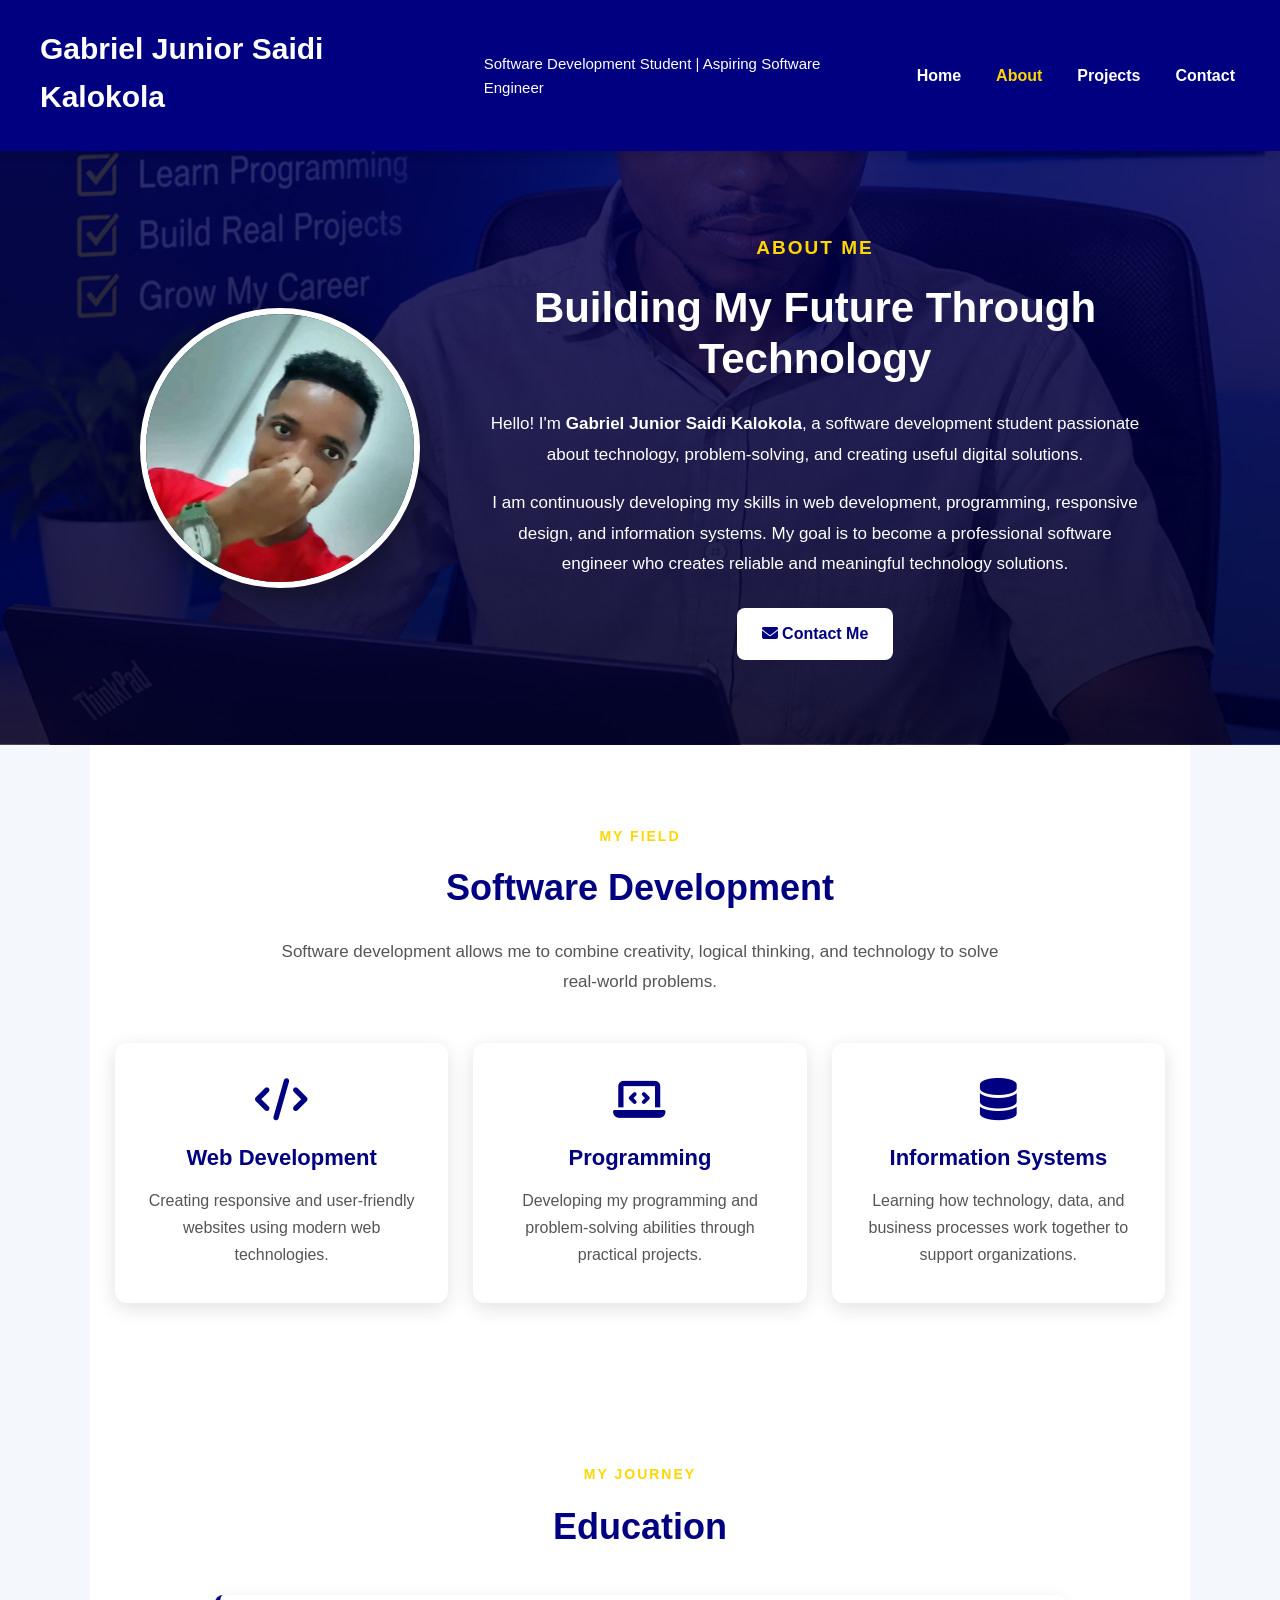
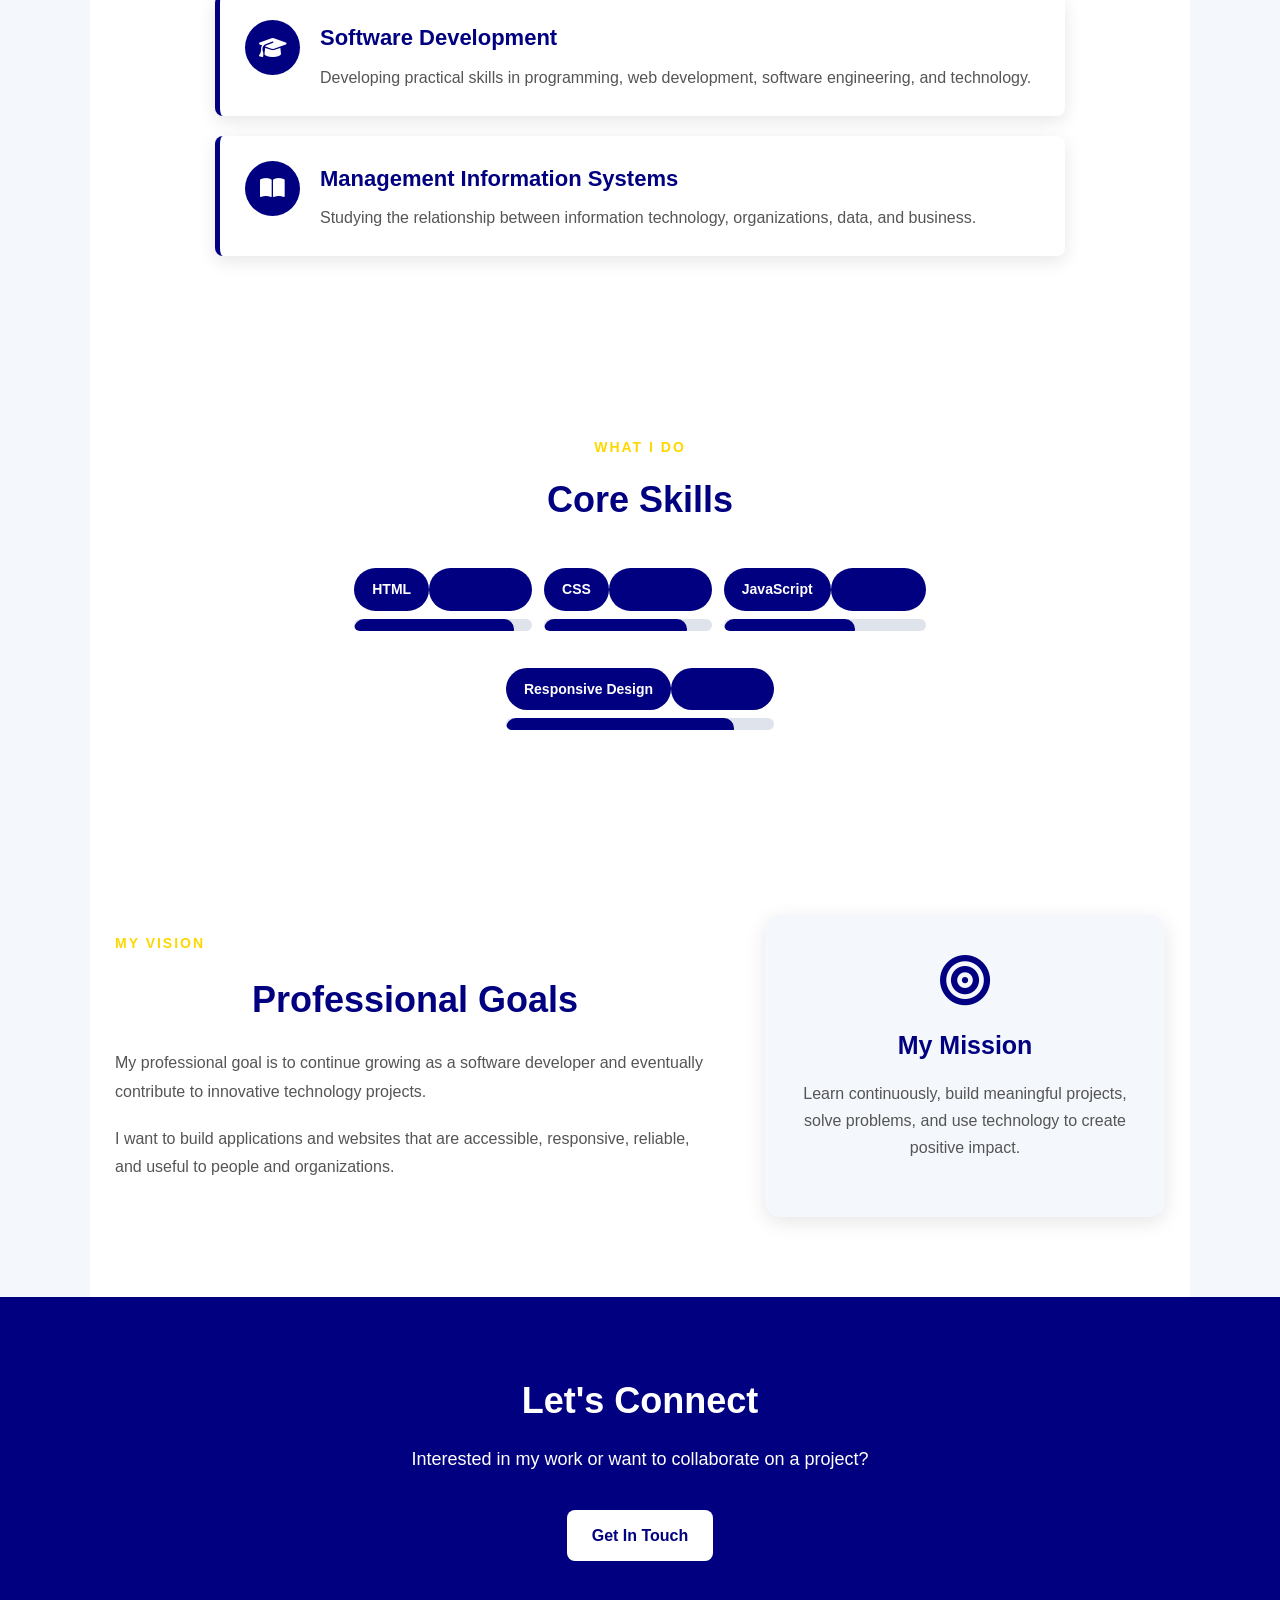
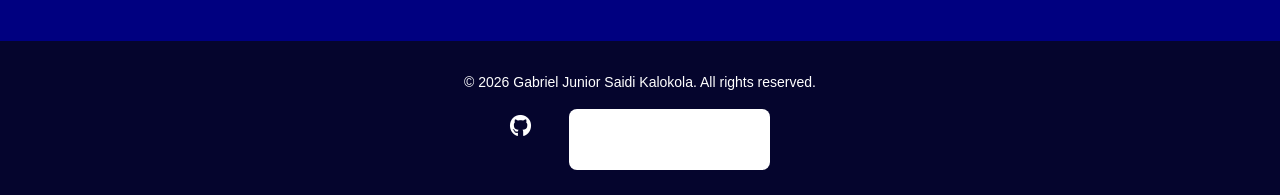
==== about.html @ 0f563521 "Publish personal portfolio website with projects and video" ====
<!DOCTYPE html>
<html lang="en">

<head>
    <meta charset="UTF-8">
    <meta name="viewport" content="width=device-width, initial-scale=1.0">

    <meta name="description"
        content="About Gabriel Junior Saidi Kalokola, software development student and aspiring software engineer.">

    <title>About | Gabriel Junior Saidi Kalokola</title>

    <link rel="stylesheet" href="style.css">

    <link rel="stylesheet"
        href="https://cdnjs.cloudflare.com/ajax/libs/font-awesome/6.7.2/css/all.min.css">
</head>

<body>

    <!-- HEADER -->
    <header>
        <div class="container">
            <h1>Gabriel Junior Saidi Kalokola</h1>

            <p class="tagline">
                Software Development Student | Aspiring Software Engineer
            </p>

            <nav>
                <a href="index.html">Home</a>
                <a href="about.html" class="active">About</a>
                <a href="gallery.html">Projects</a>
                <a href="contact.html">Contact</a>
            </nav>
        </div>
    </header>


    <!-- ABOUT HERO -->
    <main>

        <section class="about-hero">
            <div class="container about-hero-content">

                <div class="about-photo">
                    <img src="myphoto.jpg"
                        alt="Portrait of Gabriel Junior Saidi Kalokola">
                </div>

                <div class="about-intro">
                    <p class="section-label">ABOUT ME</p>

                    <h2>Building My Future Through Technology</h2>

                    <p>
                        Hello! I'm <strong>Gabriel Junior Saidi Kalokola</strong>,
                        a software development student passionate about technology,
                        problem-solving, and creating useful digital solutions.
                    </p>

                    <p>
                        I am continuously developing my skills in web development,
                        programming, responsive design, and information systems.
                        My goal is to become a professional software engineer who
                        creates reliable and meaningful technology solutions.
                    </p>

                    <a href="contact.html" class="btn">
                        <i class="fa-solid fa-envelope"></i>
                        Contact Me
                    </a>
                </div>

            </div>
        </section>


        <!-- SOFTWARE DEVELOPMENT -->
        <section class="about-section">
            <div class="container">

                <p class="section-label">MY FIELD</p>

                <h2>Software Development</h2>

                <p class="section-description">
                    Software development allows me to combine creativity,
                    logical thinking, and technology to solve real-world problems.
                </p>

                <div class="about-cards">

                    <div class="about-card">
                        <i class="fa-solid fa-code"></i>

                        <h3>Web Development</h3>

                        <p>
                            Creating responsive and user-friendly websites
                            using modern web technologies.
                        </p>
                    </div>

                    <div class="about-card">
                        <i class="fa-solid fa-laptop-code"></i>

                        <h3>Programming</h3>

                        <p>
                            Developing my programming and problem-solving
                            abilities through practical projects.
                        </p>
                    </div>

                    <div class="about-card">
                        <i class="fa-solid fa-database"></i>

                        <h3>Information Systems</h3>

                        <p>
                            Learning how technology, data, and business
                            processes work together to support organizations.
                        </p>
                    </div>

                </div>

            </div>
        </section>


        <!-- EDUCATION -->
        <section class="about-section about-light">
            <div class="container">

                <p class="section-label">MY JOURNEY</p>

                <h2>Education</h2>

                <div class="timeline">

                    <div class="timeline-item">
                        <div class="timeline-icon">
                            <i class="fa-solid fa-graduation-cap"></i>
                        </div>

                        <div>
                            <h3>Software Development</h3>

                            <p>
                                Developing practical skills in programming,
                                web development, software engineering, and
                                technology.
                            </p>
                        </div>
                    </div>

                    <div class="timeline-item">
                        <div class="timeline-icon">
                            <i class="fa-solid fa-book-open"></i>
                        </div>

                        <div>
                            <h3>Management Information Systems</h3>

                            <p>
                                Studying the relationship between information
                                technology, organizations, data, and business.
                            </p>
                        </div>
                    </div>

                </div>

            </div>
        </section>


        <!-- SKILLS -->
        <section class="about-section">
            <div class="container">

                <p class="section-label">WHAT I DO</p>

                <h2>Core Skills</h2>

                <div class="skills-list">

                    <div class="skill">
                        <div class="skill-title">
                            <span>HTML</span>
                            <span>Advanced</span>
                        </div>

                        <div class="skill-bar">
                            <span style="width: 90%;"></span>
                        </div>
                    </div>

                    <div class="skill">
                        <div class="skill-title">
                            <span>CSS</span>
                            <span>Advanced</span>
                        </div>

                        <div class="skill-bar">
                            <span style="width: 85%;"></span>
                        </div>
                    </div>

                    <div class="skill">
                        <div class="skill-title">
                            <span>JavaScript</span>
                            <span>Learning</span>
                        </div>

                        <div class="skill-bar">
                            <span style="width: 65%;"></span>
                        </div>
                    </div>

                    <div class="skill">
                        <div class="skill-title">
                            <span>Responsive Design</span>
                            <span>Advanced</span>
                        </div>

                        <div class="skill-bar">
                            <span style="width: 85%;"></span>
                        </div>
                    </div>

                </div>

            </div>
        </section>


        <!-- GOALS -->
        <section class="about-section about-light">
            <div class="container goals">

                <div>
                    <p class="section-label">MY VISION</p>

                    <h2>Professional Goals</h2>

                    <p>
                        My professional goal is to continue growing as a
                        software developer and eventually contribute to
                        innovative technology projects.
                    </p>

                    <p>
                        I want to build applications and websites that are
                        accessible, responsive, reliable, and useful to people
                        and organizations.
                    </p>
                </div>

                <div class="goal-card">
                    <i class="fa-solid fa-bullseye"></i>

                    <h3>My Mission</h3>

                    <p>
                        Learn continuously, build meaningful projects,
                        solve problems, and use technology to create positive
                        impact.
                    </p>
                </div>

            </div>
        </section>


        <!-- CALL TO ACTION -->
        <section class="about-cta">
            <div class="container">

                <h2>Let's Connect</h2>

                <p>
                    Interested in my work or want to collaborate on a project?
                </p>

                <a href="contact.html" class="btn">
                    Get In Touch
                </a>

            </div>
        </section>

    </main>


    <!-- FOOTER -->
    <footer>
        <div class="container">

            <p>
                &copy; 2026 Gabriel Junior Saidi Kalokola.
                All rights reserved.
            </p>

            <div class="social-links">

                <a href="https://github.com/jr2096095-hub"
                    target="_blank"
                    rel="noopener noreferrer"
                    aria-label="GitHub">
                    <i class="fa-brands fa-github"></i>
                </a>

                <a href="cv/Gabriel_Junior_Saidi_Kalokola_CV.pdf"
   class="btn"
   target="_blank">
    <i class="fa-solid fa-file-pdf"></i>
    View My CV
</a>

            </div>

        </div>
    </footer>

</body>

</html>
---- style.css ----
/* =========================================================
   GABRIEL JUNIOR SAIDI KALOKOLA
   SOFTWARE DEVELOPMENT PORTFOLIO
   WDD 130 - FINAL RESPONSIVE CSS
   ========================================================= */


/* =========================================================
   1. RESET & GLOBAL
   ========================================================= */

* {
    margin: 0;
    padding: 0;
    box-sizing: border-box;
}

html {
    scroll-behavior: smooth;
}

body {
    font-family: Arial, Helvetica, sans-serif;
    background-color: #f4f7fb;
    color: #222;
    line-height: 1.6;
}

img {
    max-width: 100%;
    display: block;
}

a {
    text-decoration: none;
}

main {
    min-height: 70vh;
}


/* =========================================================
   2. HEADER & NAVIGATION
   ========================================================= */

header {
    background-color: #000080;
    color: white;
    padding: 20px 40px;

    display: flex;
    justify-content: space-between;
    align-items: center;

    position: sticky;
    top: 0;
    z-index: 1000;

    box-shadow: 0 3px 10px rgba(0, 0, 0, 0.2);
}

.logo {
    font-size: 28px;
    font-weight: bold;
    letter-spacing: 0.5px;
}

nav {
    display: flex;
    align-items: center;
    gap: 25px;
}

nav a {
    color: white;
    font-weight: bold;
    padding: 8px 5px;
    transition: color 0.3s ease;
}

nav a:hover {
    color: #ffd700;
}


/* =========================================================
   3. HERO SECTION - HOME
   ========================================================= */

.hero {
    min-height: 650px;

    background-image:
        linear-gradient(
            rgba(0, 0, 60, 0.72),
            rgba(0, 0, 80, 0.72)
        ),
        url("images/photo1.jpg");

    background-size: cover;
    background-position: center;
    background-repeat: no-repeat;

    color: white;

    display: flex;
    justify-content: center;
    align-items: center;

    text-align: center;

    padding: 80px 20px;
}

.hero-content {
    max-width: 900px;
    margin: auto;
}

.hero-image {
    display: flex;
    justify-content: center;
    margin-bottom: 25px;
}

.hero-image img {
    width: 180px;
    height: 180px;

    object-fit: cover;

    border-radius: 50%;
    border: 5px solid white;

    box-shadow: 0 8px 25px rgba(0, 0, 0, 0.4);
}

.hero h1 {
    font-size: 50px;
    margin-bottom: 10px;
}

.hero h2 {
    font-size: 28px;
    margin-bottom: 20px;
    color: #ffd700;
}

.hero p {
    max-width: 750px;
    margin: 0 auto 30px;

    font-size: 19px;
    line-height: 1.8;
}


/* =========================================================
   4. HERO BUTTONS
   ========================================================= */

.hero-buttons {
    display: flex;
    justify-content: center;
    align-items: center;
    gap: 15px;
    flex-wrap: wrap;
}

.hero-button {
    display: inline-block;

    background-color: #000080;
    color: white;

    padding: 14px 28px;

    border-radius: 8px;

    font-weight: bold;

    border: 2px solid #000080;

    transition:
        background-color 0.3s ease,
        color 0.3s ease,
        transform 0.3s ease;
}

.hero-button:hover {
    background-color: white;
    color: #000080;
    transform: translateY(-3px);
}

.secondary-button {
    background-color: white;
    color: #000080;
    border-color: white;
}

.secondary-button:hover {
    background-color: transparent;
    color: white;
}


/* =========================================================
   5. GENERAL BUTTON
   ========================================================= */

.button {
    display: inline-block;

    background-color: #000080;
    color: white;

    padding: 12px 24px;

    border-radius: 7px;

    font-weight: bold;

    transition:
        background-color 0.3s ease,
        transform 0.3s ease;
}

.button:hover {
    background-color: #000055;
    transform: translateY(-3px);
}


/* =========================================================
   6. INTRO SECTION - HOME
   ========================================================= */

.intro-section {
    background-color: white;
    padding: 80px 20px;
    text-align: center;
}

.intro-content {
    max-width: 850px;
    margin: auto;
}

.intro-content h2 {
    color: #000080;
    font-size: 36px;
    margin-bottom: 20px;
}

.intro-content p {
    font-size: 18px;
    line-height: 1.8;
    margin-bottom: 30px;
}


/* =========================================================
   7. SECTION DESCRIPTION
   ========================================================= */

.section-description {
    max-width: 750px;
    margin: 0 auto 35px;

    font-size: 17px;
    line-height: 1.7;

    color: #555;
}


/* =========================================================
   8. SKILLS SECTION
   ========================================================= */

.skills-section {
    background-color: #f4f7fb;
    padding: 80px 20px;
    text-align: center;
}

.skills-section > h2 {
    color: #000080;
    font-size: 36px;
    margin-bottom: 15px;
}

.skills-container {
    max-width: 1200px;
    margin: 40px auto 0;

    display: flex;
    justify-content: center;
    align-items: stretch;

    gap: 25px;

    flex-wrap: wrap;
}


/* =========================================================
   9. SKILL CARDS
   ========================================================= */

.skill-card {
    background-color: white;

    width: 260px;

    padding: 30px 20px;

    border-radius: 12px;

    box-shadow: 0 5px 20px rgba(0, 0, 0, 0.12);

    text-align: center;

    transition:
        transform 0.3s ease,
        box-shadow 0.3s ease;
}

.skill-card:hover {
    transform: translateY(-8px);

    box-shadow:
        0 12px 30px rgba(0, 0, 0, 0.18);
}

.skill-icon {
    width: 75px;
    height: 75px;

    margin: 0 auto 20px;

    border-radius: 50%;

    background-color: #000080;
    color: white;

    display: flex;
    justify-content: center;
    align-items: center;

    font-size: 18px;
    font-weight: bold;
}

.skill-card h3 {
    color: #000080;
    font-size: 22px;
    margin-bottom: 12px;
}

.skill-card p {
    color: #555;
    line-height: 1.7;
}


/* =========================================================
   10. PROJECTS PREVIEW - HOME
   ========================================================= */

.projects-preview {
    background-color: white;

    padding: 80px 20px;

    text-align: center;
}

.projects-preview > h2 {
    color: #000080;

    font-size: 36px;

    margin-bottom: 15px;
}


/* =========================================================
   11. CARDS
   ========================================================= */

.cards {
    max-width: 1100px;

    margin: 40px auto 0;

    display: flex;
    justify-content: center;
    align-items: stretch;

    gap: 30px;

    flex-wrap: wrap;
}

.card {
    background-color: white;

    width: 320px;

    padding: 30px 25px;

    border-radius: 12px;

    box-shadow:
        0 5px 20px rgba(0, 0, 0, 0.12);

    text-align: center;

    transition:
        transform 0.3s ease,
        box-shadow 0.3s ease;
}

.card:hover {
    transform: translateY(-8px);

    box-shadow:
        0 12px 30px rgba(0, 0, 0, 0.2);
}

.card h3 {
    color: #000080;

    font-size: 22px;

    margin-bottom: 15px;
}

.card p {
    color: #555;

    line-height: 1.7;

    margin-bottom: 25px;
}


/* =========================================================
   12. PROJECT GALLERY
   ========================================================= */

.gallery {
    max-width: 1200px;

    margin: 50px auto;

    padding: 0 20px;

    display: grid;

    grid-template-columns:
        repeat(3, 1fr);

    gap: 30px;
}

.gallery .card {
    width: 100%;

    padding: 0 0 25px;

    overflow: hidden;
}

.gallery .card img {
    width: 100%;

    height: 230px;

    object-fit: cover;

    margin: 0 0 20px;

    border: none;

    border-radius: 12px 12px 0 0;

    transition: transform 0.4s ease;
}

.gallery .card:hover img {
    transform: scale(1.04);
}

.gallery .card h3,
.gallery .card p {
    margin-left: 20px;
    margin-right: 20px;
}


/* =========================================================
   13. ABOUT PAGE
   ========================================================= */

main > h2 {
    text-align: center;

    color: #000080;

    font-size: 38px;

    margin-top: 50px;
}

.about-container {
    max-width: 1100px;

    margin: 50px auto;

    padding: 0 25px;

    display: flex;

    justify-content: center;
    align-items: center;

    gap: 60px;

    flex-wrap: wrap;
}

.about-image {
    flex: 0 0 300px;
}

.about-image img {
    width: 300px;
    height: 350px;

    object-fit: cover;

    border: 5px solid #000080;

    border-radius: 15px;

    box-shadow:
        0 8px 25px rgba(0, 0, 0, 0.2);
}

.about-text {
    max-width: 550px;

    text-align: left;
}

.about-text h3 {
    color: #000080;

    font-size: 24px;

    margin-top: 20px;

    margin-bottom: 10px;
}

.about-text h3:first-child {
    margin-top: 0;
}

.about-text p {
    line-height: 1.8;

    margin-bottom: 15px;
}

.about-text ul,
.about-text ol {
    margin-left: 25px;

    margin-bottom: 20px;
}

.about-text li {
    margin-bottom: 8px;
}


/* =========================================================
   14. CONTACT PAGE
   ========================================================= */

.contact-section {
    max-width: 650px;

    margin: 60px auto;

    padding: 40px 30px;

    background-color: white;

    border-radius: 15px;

    box-shadow:
        0 5px 25px rgba(0, 0, 0, 0.12);

    text-align: center;
}

.contact-section h1 {
    color: #000080;

    font-size: 36px;

    margin-bottom: 10px;
}

.contact-email {
    margin-bottom: 30px;

    color: #555;

    font-weight: bold;
}

.contact-form {
    display: flex;

    flex-direction: column;

    text-align: left;
}

.form-group {
    margin-bottom: 20px;
}

.form-group label {
    display: block;

    margin-bottom: 7px;

    color: #333;

    font-weight: bold;
}

.form-group input,
.form-group textarea {
    width: 100%;

    padding: 13px;

    border: 1px solid #ccc;

    border-radius: 7px;

    font-family: inherit;

    font-size: 16px;

    outline: none;

    transition:
        border-color 0.3s ease,
        box-shadow 0.3s ease;
}

.form-group input:focus,
.form-group textarea:focus {
    border-color: #000080;

    box-shadow:
        0 0 0 3px rgba(0, 0, 128, 0.1);
}

.form-group textarea {
    resize: vertical;
}

.submit-btn {
    align-self: center;

    width: 140px;

    padding: 13px 20px;

    background-color: #000080;

    color: white;

    border: none;

    border-radius: 7px;

    font-size: 16px;

    font-weight: bold;

    cursor: pointer;

    transition:
        background-color 0.3s ease,
        transform 0.3s ease;
}

.submit-btn:hover {
    background-color: #000055;

    transform: translateY(-3px);
}


/* =========================================================
   15. CALL TO ACTION
   ========================================================= */

.cta-section {
    background-color: #000080;

    color: white;

    text-align: center;

    padding: 80px 20px;
}

.cta-section h2 {
    font-size: 36px;

    margin-bottom: 15px;
}

.cta-section p {
    font-size: 18px;

    margin-bottom: 30px;
}


/* =========================================================
   16. FOOTER
   ========================================================= */

footer {
    background-color: #05052d;

    color: white;

    text-align: center;

    padding: 25px 20px;

    margin-top: 0;
}

footer p {
    margin: 5px 0;

    font-size: 14px;
}


/* =========================================================
   17. ANIMATIONS
   ========================================================= */

.hero-content,
.intro-content,
.skill-card,
.card,
.about-container,
.contact-section {
    animation: fadeInUp 0.8s ease;
}

@keyframes fadeInUp {

    from {
        opacity: 0;
        transform: translateY(25px);
    }

    to {
        opacity: 1;
        transform: translateY(0);
    }
}


/* =========================================================
   18. TABLET RESPONSIVE DESIGN
   ========================================================= */

@media (max-width: 900px) {

    header {
        padding: 20px;
    }

    nav {
        gap: 15px;
    }

    .hero {
        min-height: 600px;
    }

    .hero h1 {
        font-size: 42px;
    }

    .hero h2 {
        font-size: 25px;
    }

    .gallery {
        grid-template-columns: repeat(2, 1fr);
    }

    .about-container {
        gap: 40px;
    }
}


/* =========================================================
   19. MOBILE RESPONSIVE DESIGN
   ========================================================= */

@media (max-width: 768px) {

    /* HEADER */

    header {
        position: static;

        flex-direction: column;

        padding: 20px 15px;

        gap: 15px;
    }

    .logo {
        font-size: 25px;
    }

    nav {
        width: 100%;

        display: flex;

        flex-direction: column;

        gap: 8px;
    }

    nav a {
        display: block;

        width: 100%;

        text-align: center;

        padding: 8px;
    }


    /* HERO */

    .hero {
        min-height: auto;

        padding: 70px 20px;
    }

    .hero-image img {
        width: 145px;
        height: 145px;
    }

    .hero h1 {
        font-size: 34px;

        line-height: 1.2;
    }

    .hero h2 {
        font-size: 22px;
    }

    .hero p {
        font-size: 16px;

        line-height: 1.7;
    }

    .hero-buttons {
        flex-direction: column;

        width: 100%;
    }

    .hero-button {
        width: 90%;

        max-width: 300px;

        text-align: center;
    }


    /* INTRO */

    .intro-section {
        padding: 60px 20px;
    }

    .intro-content h2 {
        font-size: 30px;
    }


    /* SKILLS */

    .skills-section {
        padding: 60px 20px;
    }

    .skills-section > h2 {
        font-size: 30px;
    }

    .skills-container {
        flex-direction: column;

        align-items: center;

        gap: 20px;
    }

    .skill-card {
        width: 90%;

        max-width: 360px;
    }


    /* PROJECTS */

    .projects-preview {
        padding: 60px 20px;
    }

    .projects-preview > h2 {
        font-size: 30px;
    }

    .cards {
        flex-direction: column;

        align-items: center;

        gap: 20px;
    }

    .card {
        width: 90%;

        max-width: 380px;
    }


    /* GALLERY */

    .gallery {
        grid-template-columns: 1fr;

        gap: 25px;

        padding: 0 20px;

        margin-top: 35px;
    }

    .gallery .card {
        width: 100%;
    }

    .gallery .card img {
        height: auto;

        max-height: 300px;
    }


    /* ABOUT */

    main > h2 {
        font-size: 30px;

        margin-top: 40px;
    }

    .about-container {
        flex-direction: column;

        text-align: center;

        margin-top: 35px;

        gap: 30px;
    }

    .about-image {
        flex: none;
    }

    .about-image img {
        width: 250px;

        height: 300px;
    }

    .about-text {
        width: 100%;

        max-width: 600px;

        text-align: center;
    }

    .about-text h3 {
        font-size: 22px;
    }

    .about-text ul,
    .about-text ol {
        display: inline-block;

        text-align: left;
    }


    /* CONTACT */

    .contact-section {
        width: 90%;

        margin: 40px auto;

        padding: 30px 20px;
    }

    .contact-section h1 {
        font-size: 30px;
    }

    .submit-btn {
        width: 100%;
    }


    /* CTA */

    .cta-section {
        padding: 60px 20px;
    }

    .cta-section h2 {
        font-size: 30px;
    }

    .cta-section p {
        font-size: 16px;
    }


    /* FOOTER */

    footer {
        padding: 20px 15px;
    }

    footer p {
        font-size: 13px;
    }
}


/* =========================================================
   20. SMALL PHONES
   ========================================================= */

@media (max-width: 400px) {

    .logo {
        font-size: 22px;
    }

    .hero {
        padding: 55px 15px;
    }

    .hero-image img {
        width: 125px;
        height: 125px;
    }

    .hero h1 {
        font-size: 29px;
    }

    .hero h2 {
        font-size: 20px;
    }

    .hero p {
        font-size: 15px;
    }

    .intro-content h2,
    .skills-section > h2,
    .projects-preview > h2,
    .cta-section h2 {
        font-size: 27px;
    }

    .skill-card,
    .card {
        width: 100%;
    }

    .about-image img {
        width: 220px;
        height: 270px;
    }

    .contact-section {
        width: 94%;

        padding: 25px 15px;
    }
}
/* =========================================
   PROJECTS PAGE
   ========================================= */

.projects-hero {
    background: linear-gradient(
        rgba(0, 0, 80, 0.85),
        rgba(0, 0, 40, 0.85)
    ),
    url("images/photo1.jpg");

    background-size: cover;
    background-position: center;

    min-height: 350px;

    display: flex;
    align-items: center;
    justify-content: center;

    text-align: center;
    color: white;

    padding: 60px 20px;
}

.projects-hero-content {
    max-width: 800px;
}

.projects-hero h1 {
    font-size: 52px;
    margin-bottom: 20px;
}

.projects-hero p {
    font-size: 20px;
    line-height: 1.7;
}


/* PROJECTS SECTION */

.projects-section {
    max-width: 1200px;
    margin: 0 auto;
    padding: 70px 20px;
}

.projects-section > h2 {
    text-align: center;
    color: navy;
    font-size: 36px;
    margin-bottom: 15px;
}

.section-description {
    max-width: 700px;
    margin: 0 auto 50px;
    text-align: center;
    color: #555;
    line-height: 1.7;
}


/* PROJECT GRID */

.projects-grid {
    display: grid;
    grid-template-columns: repeat(3, 1fr);
    gap: 30px;
}


/* PROJECT CARD */

.project-card {
    background-color: white;
    border-radius: 15px;
    overflow: hidden;

    box-shadow: 0 5px 20px rgba(0, 0, 0, 0.15);

    transition:
        transform 0.3s ease,
        box-shadow 0.3s ease;

    display: flex;
    flex-direction: column;
}

.project-card:hover {
    transform: translateY(-10px);

    box-shadow:
        0 15px 35px rgba(0, 0, 0, 0.25);
}


/* PROJECT IMAGE */

.project-image {
    width: 100%;
    height: 220px;
    overflow: hidden;
}

.project-image img {
    width: 100%;
    height: 100%;

    object-fit: cover;

    border: none;
    border-radius: 0;
    margin: 0;

    transition: transform 0.4s ease;
}

.project-card:hover .project-image img {
    transform: scale(1.08);
}


/* PROJECT CONTENT */

.project-content {
    padding: 25px;

    display: flex;
    flex-direction: column;

    flex: 1;
}

.project-category {
    display: inline-block;

    color: navy;
    font-size: 13px;
    font-weight: bold;

    text-transform: uppercase;

    margin-bottom: 10px;
}

.project-content h3 {
    color: #111;
    font-size: 22px;

    margin-bottom: 12px;
}

.project-content p {
    color: #555;

    line-height: 1.7;

    margin-bottom: 20px;
}


/* TECHNOLOGIES */

.technology-list {
    display: flex;

    flex-wrap: wrap;

    gap: 8px;

    margin-bottom: 25px;
}

.technology-list span {
    background-color: #eef2ff;

    color: navy;

    padding: 6px 10px;

    border-radius: 20px;

    font-size: 12px;

    font-weight: bold;
}


/* PROJECT BUTTON */

.project-button {
    display: inline-block;

    background-color: navy;

    color: white;

    text-decoration: none;

    text-align: center;

    padding: 11px 18px;

    border-radius: 7px;

    font-weight: bold;

    margin-top: auto;

    transition:
        background-color 0.3s ease,
        transform 0.3s ease;
}

.project-button:hover {
    background-color: darkblue;

    transform: translateY(-2px);
}


/* ACTIVE NAVIGATION */

nav a.active {
    color: yellow;
}


/* =========================================
   PROJECTS RESPONSIVE DESIGN
   ========================================= */

@media (max-width: 1000px) {

    .projects-grid {
        grid-template-columns: repeat(2, 1fr);
    }

    .projects-hero h1 {
        font-size: 44px;
    }

}


@media (max-width: 768px) {

    .projects-hero {
        min-height: 300px;

        padding: 50px 20px;
    }

    .projects-hero h1 {
        font-size: 36px;
    }

    .projects-hero p {
        font-size: 17px;
    }

    .projects-section {
        padding: 50px 20px;
    }

    .projects-section > h2 {
        font-size: 30px;
    }

    .projects-grid {
        grid-template-columns: 1fr;
        gap: 25px;
    }

    .project-image {
        height: 230px;
    }

}


@media (max-width: 480px) {

    .projects-hero h1 {
        font-size: 30px;
    }

    .projects-hero p {
        font-size: 16px;
    }

    .projects-section {
        padding: 40px 15px;
    }

    .project-content {
        padding: 20px;
    }

    .project-content h3 {
        font-size: 20px;
    }

    .project-image {
        height: 200px;
    }

}
/* =========================================
   PROFESSIONAL ABOUT PAGE
   ========================================= */

.about-hero {
    background:
        linear-gradient(
            rgba(0, 0, 80, 0.88),
            rgba(0, 0, 40, 0.88)
        ),
        url("images/photo1.jpg");

    background-size: cover;
    background-position: center;

    color: white;

    text-align: center;

    padding: 90px 20px;
}

.about-hero h2 {
    font-size: 48px;
    margin-bottom: 20px;
}

.about-hero p {
    max-width: 800px;
    margin: auto;

    font-size: 19px;
    line-height: 1.8;
}


/* ABOUT SECTIONS */

.about-section {
    max-width: 1100px;

    margin: 0 auto;

    padding: 70px 25px;
}

.about-section:nth-child(even) {
    background-color: #ffffff;
}

.about-section h2 {
    color: #000080;

    font-size: 32px;

    text-align: center;

    margin-bottom: 25px;
}

.about-section > p {
    max-width: 850px;

    margin: 0 auto 18px;

    text-align: center;

    color: #555;

    font-size: 17px;

    line-height: 1.8;
}


/* ABOUT CARDS */

.about-cards {
    max-width: 1000px;

    margin: 40px auto 0;

    display: grid;

    grid-template-columns: repeat(3, 1fr);

    gap: 25px;
}

.about-card {
    background-color: white;

    padding: 35px 25px;

    border-radius: 15px;

    text-align: center;

    box-shadow:
        0 5px 20px rgba(0, 0, 0, 0.12);

    transition:
        transform 0.3s ease,
        box-shadow 0.3s ease;
}

.about-card:hover {
    transform: translateY(-8px);

    box-shadow:
        0 12px 30px rgba(0, 0, 0, 0.2);
}

.about-card i {
    color: #000080;

    font-size: 45px;

    margin-bottom: 20px;
}

.about-card h3 {
    color: #000080;

    font-size: 22px;

    margin-bottom: 12px;
}

.about-card p {
    color: #555;

    line-height: 1.7;
}


/* EDUCATION */

.education-card {
    max-width: 750px;

    margin: 35px auto 0;

    padding: 35px;

    background-color: white;

    border-left: 5px solid #000080;

    border-radius: 10px;

    box-shadow:
        0 5px 20px rgba(0, 0, 0, 0.12);

    text-align: center;
}

.education-card h3 {
    color: #000080;

    font-size: 25px;

    margin-bottom: 12px;
}

.education-card p {
    color: #555;

    margin-bottom: 8px;
}


/* SKILLS */

.skills-list {
    max-width: 850px;

    margin: 35px auto 0;

    display: flex;

    justify-content: center;

    flex-wrap: wrap;

    gap: 12px;
}

.skills-list span {
    background-color: #000080;

    color: white;

    padding: 10px 18px;

    border-radius: 25px;

    font-size: 14px;

    font-weight: bold;

    transition:
        transform 0.3s ease,
        background-color 0.3s ease;
}

.skills-list span:hover {
    background-color: #000055;

    transform: translateY(-3px);
}


/* ABOUT CALL TO ACTION */

.about-cta {
    background-color: #000080;

    color: white;

    text-align: center;

    padding: 80px 20px;
}

.about-cta h2 {
    font-size: 36px;

    margin-bottom: 15px;
}

.about-cta p {
    max-width: 650px;

    margin: 0 auto 30px;

    font-size: 18px;

    line-height: 1.7;
}


/* ABOUT BUTTONS */

.btn {
    display: inline-block;

    background-color: white;

    color: #000080;

    padding: 13px 25px;

    margin: 5px;

    border-radius: 8px;

    font-weight: bold;

    transition:
        transform 0.3s ease,
        background-color 0.3s ease,
        color 0.3s ease;
}

.btn:hover {
    background-color: #ffd700;

    color: #000080;

    transform: translateY(-3px);
}


/* =========================================
   ABOUT RESPONSIVE DESIGN
   ========================================= */

@media (max-width: 900px) {

    .about-cards {
        grid-template-columns: repeat(2, 1fr);
    }

    .about-hero h2 {
        font-size: 42px;
    }

}


@media (max-width: 768px) {

    .about-hero {
        padding: 65px 20px;
    }

    .about-hero h2 {
        font-size: 36px;
    }

    .about-hero p {
        font-size: 16px;
    }

    .about-section {
        padding: 55px 20px;
    }

    .about-section h2 {
        font-size: 29px;
    }

    .about-section > p {
        font-size: 16px;
    }

    .about-cards {
        grid-template-columns: 1fr;

        gap: 20px;
    }

    .about-card {
        width: 100%;
    }

    .education-card {
        padding: 25px 20px;
    }

    .about-cta {
        padding: 60px 20px;
    }

    .about-cta h2 {
        font-size: 30px;
    }

    .about-cta p {
        font-size: 16px;
    }

    .btn {
        display: block;

        width: 90%;

        max-width: 300px;

        margin: 10px auto;
    }

}


@media (max-width: 400px) {

    .about-hero h2 {
        font-size: 30px;
    }

    .about-section h2 {
        font-size: 26px;
    }

    .about-card {
        padding: 30px 20px;
    }

    .about-card i {
        font-size: 38px;
    }

    .skills-list span {
        font-size: 13px;

        padding: 8px 14px;
    }

}
/* =========================================================
   ABOUT PAGE
   ========================================================= */

.about-hero {
    padding: 80px 20px;
    background: linear-gradient(135deg, #eef6ff, #ffffff);
}

.about-hero-content {
    display: grid;
    grid-template-columns: 320px 1fr;
    gap: 60px;
    align-items: center;
}

.about-photo {
    text-align: center;
}

.about-photo img {
    width: 280px;
    height: 280px;
    object-fit: cover;
    border-radius: 50%;
    border: 6px solid white;
    box-shadow: 0 10px 30px rgba(0, 0, 0, 0.15);
}

.about-intro h2,
.about-section h2 {
    font-size: 2.3rem;
    margin-bottom: 20px;
}

.about-intro p {
    line-height: 1.8;
    margin-bottom: 18px;
}

.section-label {
    color: #0066cc;
    font-size: 0.85rem;
    font-weight: bold;
    letter-spacing: 2px;
    margin-bottom: 10px;
}

.section-description {
    max-width: 700px;
    margin: 0 auto 40px;
    line-height: 1.7;
}

.about-section {
    padding: 80px 20px;
    text-align: center;
}

.about-light {
    background-color: #f5f8fc;
}

.about-cards {
    display: grid;
    grid-template-columns: repeat(3, 1fr);
    gap: 25px;
    margin-top: 40px;
}

.about-card {
    background: white;
    padding: 35px 25px;
    border-radius: 12px;
    box-shadow: 0 8px 25px rgba(0, 0, 0, 0.08);
    transition: transform 0.3s ease;
}

.about-card:hover {
    transform: translateY(-8px);
}

.about-card i {
    font-size: 2.2rem;
    color: #0066cc;
    margin-bottom: 20px;
}

.about-card h3 {
    margin-bottom: 15px;
}

.about-card p {
    line-height: 1.7;
}

.timeline {
    max-width: 800px;
    margin: 40px auto 0;
    text-align: left;
}

.timeline-item {
    display: flex;
    gap: 25px;
    margin-bottom: 30px;
    padding: 25px;
    background: white;
    border-radius: 12px;
    box-shadow: 0 5px 20px rgba(0, 0, 0, 0.07);
}

.timeline-icon {
    min-width: 55px;
    height: 55px;
    display: flex;
    align-items: center;
    justify-content: center;
    background: #0066cc;
    color: white;
    border-radius: 50%;
}

.timeline-item h3 {
    margin-bottom: 10px;
}

.timeline-item p {
    line-height: 1.7;
}

.skills-list {
    max-width: 800px;
    margin: 40px auto 0;
}

.skill {
    margin-bottom: 25px;
    text-align: left;
}

.skill-title {
    display: flex;
    justify-content: space-between;
    margin-bottom: 8px;
    font-weight: bold;
}

.skill-bar {
    width: 100%;
    height: 10px;
    background: #e2e8f0;
    border-radius: 10px;
    overflow: hidden;
}

.skill-bar span {
    display: block;
    height: 100%;
    background: #0066cc;
    border-radius: 10px;
}

.goals {
    display: grid;
    grid-template-columns: 1fr 350px;
    gap: 50px;
    align-items: center;
    text-align: left;
}

.goals p {
    line-height: 1.8;
    margin-bottom: 15px;
}

.goal-card {
    padding: 35px;
    background: white;
    border-radius: 15px;
    box-shadow: 0 8px 25px rgba(0, 0, 0, 0.08);
    text-align: center;
}

.goal-card i {
    font-size: 2.5rem;
    color: #0066cc;
    margin-bottom: 20px;
}

.goal-card h3 {
    margin-bottom: 15px;
}

.about-cta {
    padding: 70px 20px;
    background: #0066cc;
    color: white;
    text-align: center;
}

.about-cta h2 {
    font-size: 2.2rem;
    margin-bottom: 15px;
}

.about-cta p {
    margin-bottom: 25px;
}

.about-cta .btn {
    background: white;
    color: #0066cc;
}

.about-cta .btn:hover {
    background: #f0f0f0;
}

.social-links {
    margin-top: 15px;
}

.social-links a {
    color: inherit;
    font-size: 1.4rem;
    margin: 0 10px;
    transition: 0.3s;
}

.social-links a:hover {
    opacity: 0.7;
}


/* =========================================================
   ABOUT RESPONSIVE DESIGN
   ========================================================= */

@media (max-width: 768px) {

    .about-hero {
        padding: 55px 20px;
    }

    .about-hero-content {
        grid-template-columns: 1fr;
        text-align: center;
        gap: 35px;
    }

    .about-photo img {
        width: 220px;
        height: 220px;
    }

    .about-intro h2,
    .about-section h2 {
        font-size: 1.9rem;
    }

    .about-cards {
        grid-template-columns: 1fr;
    }

    .goals {
        grid-template-columns: 1fr;
        text-align: center;
    }

    .timeline-item {
        gap: 15px;
    }

    nav {
        display: flex;
        flex-wrap: wrap;
        justify-content: center;
        gap: 10px;
    }

    nav a {
        margin: 5px;
    }
}


@media (max-width: 480px) {

    .about-photo img {
        width: 180px;
        height: 180px;
    }

    .about-section {
        padding: 55px 15px;
    }

    .about-intro h2,
    .about-section h2 {
        font-size: 1.6rem;
    }

    .timeline-item {
        flex-direction: column;
        align-items: center;
        text-align: center;
    }

    .goal-card {
        padding: 25px;
    }

}
/* =========================================================
   ABOUT PAGE - FINAL DESIGN
   ========================================================= */

/* CONTAINER */

.container {
    width: 100%;
    max-width: 1200px;
    margin: 0 auto;
}


/* =========================================================
   ABOUT HEADER
   ========================================================= */

body:has(.about-hero) header {
    display: block;
    padding: 25px 40px;
}

body:has(.about-hero) header .container {
    display: flex;
    align-items: center;
    justify-content: space-between;
    gap: 30px;
}

body:has(.about-hero) header h1 {
    font-size: 30px;
    margin: 0 0 5px;
    color: white;
}

.tagline {
    color: white;
    font-size: 15px;
    margin: 0;
}

body:has(.about-hero) header nav {
    display: flex;
    align-items: center;
    gap: 25px;
}

body:has(.about-hero) header nav a {
    color: white;
}

body:has(.about-hero) header nav a:hover,
body:has(.about-hero) header nav a.active {
    color: #ffd700;
}


/* =========================================================
   ABOUT HERO
   ========================================================= */

.about-hero {
    min-height: 560px;

    background:
        linear-gradient(
            rgba(0, 0, 80, 0.82),
            rgba(0, 0, 40, 0.88)
        ),
        url("images/photo1.jpg");

    background-size: cover;
    background-position: center;

    color: white;

    display: flex;
    align-items: center;

    padding: 80px 30px;
}

.about-hero-content {
    display: flex;
    align-items: center;
    justify-content: center;
    gap: 70px;
}


/* ABOUT PHOTO */

.about-photo {
    flex: 0 0 280px;
}

.about-photo img {
    width: 280px;
    height: 280px;

    object-fit: cover;

    border-radius: 50%;
    border: 6px solid white;

    box-shadow:
        0 10px 35px rgba(0, 0, 0, 0.45);
}


/* ABOUT INTRO */

.about-intro {
    max-width: 650px;
}

.section-label {
    color: #ffd700;

    font-size: 14px;
    font-weight: bold;

    letter-spacing: 2px;

    margin-bottom: 12px;
}

.about-intro h2 {
    color: white;

    font-size: 42px;

    line-height: 1.2;

    margin-bottom: 25px;
}

.about-intro p:not(.section-label) {
    color: white;

    font-size: 17px;

    line-height: 1.8;

    margin-bottom: 18px;
}


/* =========================================================
   BUTTON
   ========================================================= */

.btn {
    display: inline-block;

    background-color: white;
    color: #000080;

    padding: 13px 25px;

    border-radius: 8px;

    font-weight: bold;

    margin-top: 10px;

    transition:
        background-color 0.3s ease,
        color 0.3s ease,
        transform 0.3s ease;
}

.btn:hover {
    background-color: #ffd700;
    color: #000080;

    transform: translateY(-3px);
}


/* =========================================================
   ABOUT SECTIONS
   ========================================================= */

.about-section {
    padding: 80px 25px;

    background-color: #f4f7fb;

    text-align: center;
}

.about-section.about-light {
    background-color: white;
}

.about-section h2 {
    color: #000080;

    font-size: 36px;

    margin-bottom: 20px;
}

.about-section .section-description {
    max-width: 750px;

    margin: 0 auto 45px;

    color: #555;

    font-size: 17px;

    line-height: 1.8;
}


/* =========================================================
   ABOUT CARDS
   ========================================================= */

.about-cards {
    max-width: 1100px;

    margin: 45px auto 0;

    display: grid;

    grid-template-columns:
        repeat(3, 1fr);

    gap: 25px;
}

.about-card {
    background-color: white;

    padding: 35px 25px;

    border-radius: 12px;

    box-shadow:
        0 5px 20px rgba(0, 0, 0, 0.12);

    transition:
        transform 0.3s ease,
        box-shadow 0.3s ease;
}

.about-card:hover {
    transform: translateY(-8px);

    box-shadow:
        0 12px 30px rgba(0, 0, 0, 0.18);
}

.about-card > i {
    font-size: 42px;

    color: #000080;

    margin-bottom: 20px;
}

.about-card h3 {
    color: #000080;

    font-size: 22px;

    margin-bottom: 12px;
}

.about-card p {
    color: #555;

    line-height: 1.7;
}


/* =========================================================
   EDUCATION TIMELINE
   ========================================================= */

.timeline {
    max-width: 850px;

    margin: 40px auto 0;

    text-align: left;
}

.timeline-item {
    display: flex;

    align-items: flex-start;

    gap: 20px;

    background-color: white;

    padding: 25px;

    margin-bottom: 20px;

    border-left: 5px solid #000080;

    border-radius: 8px;

    box-shadow:
        0 5px 18px rgba(0, 0, 0, 0.10);
}

.timeline-icon {
    flex: 0 0 55px;

    width: 55px;
    height: 55px;

    border-radius: 50%;

    background-color: #000080;

    color: white;

    display: flex;

    justify-content: center;

    align-items: center;

    font-size: 22px;
}

.timeline-item h3 {
    color: #000080;

    font-size: 22px;

    margin-bottom: 8px;
}

.timeline-item p {
    color: #555;

    line-height: 1.7;
}


/* =========================================================
   SKILLS
   ========================================================= */

.skills-list {
    max-width: 850px;

    margin: 40px auto 0;

    text-align: left;
}

.skill {
    margin-bottom: 25px;
}

.skill-title {
    display: flex;

    justify-content: space-between;

    margin-bottom: 8px;

    font-weight: bold;

    color: #333;
}

.skill-title span:last-child {
    color: #000080;

    font-size: 14px;
}

.skill-bar {
    width: 100%;

    height: 12px;

    background-color: #dfe4ec;

    border-radius: 20px;

    overflow: hidden;
}

.skill-bar span {
    display: block;

    height: 100%;

    background-color: #000080;

    border-radius: 20px;
}


/* =========================================================
   PROFESSIONAL GOALS
   ========================================================= */

.goals {
    display: grid;

    grid-template-columns:
        1.5fr 1fr;

    align-items: center;

    gap: 50px;

    text-align: left;
}

.goals > div:first-child p:not(.section-label) {
    color: #555;

    line-height: 1.8;

    margin-bottom: 18px;
}

.goal-card {
    background-color: #f4f7fb;

    padding: 40px 30px;

    border-radius: 15px;

    text-align: center;

    box-shadow:
        0 5px 20px rgba(0, 0, 0, 0.10);
}

.goal-card > i {
    color: #000080;

    font-size: 50px;

    margin-bottom: 20px;
}

.goal-card h3 {
    color: #000080;

    font-size: 25px;

    margin-bottom: 15px;
}

.goal-card p {
    color: #555;

    line-height: 1.7;
}


/* =========================================================
   ABOUT CTA
   ========================================================= */

.about-cta {
    background-color: #000080;

    color: white;

    text-align: center;

    padding: 75px 25px;
}

.about-cta h2 {
    color: white;

    font-size: 36px;

    margin-bottom: 15px;
}

.about-cta p {
    font-size: 18px;

    margin-bottom: 25px;
}

.about-cta .btn {
    background-color: white;

    color: #000080;
}

.about-cta .btn:hover {
    background-color: #ffd700;
}


/* =========================================================
   ABOUT FOOTER
   ========================================================= */

body:has(.about-hero) footer {
    margin-top: 0;
}

.social-links {
    margin-top: 15px;

    display: flex;

    justify-content: center;

    gap: 18px;
}

.social-links a {
    color: white;

    font-size: 22px;

    transition:
        color 0.3s ease,
        transform 0.3s ease;
}

.social-links a:hover {
    color: #ffd700;

    transform: translateY(-3px);
}


/* =========================================================
   ABOUT TABLET
   ========================================================= */

@media (max-width: 900px) {

    body:has(.about-hero) header .container {
        flex-direction: column;

        text-align: center;
    }

    .about-hero-content {
        gap: 40px;
    }

    .about-intro h2 {
        font-size: 36px;
    }

    .about-cards {
        grid-template-columns:
            repeat(2, 1fr);
    }

    .goals {
        grid-template-columns: 1fr;

        text-align: center;
    }

}


/* =========================================================
   ABOUT MOBILE
   ========================================================= */

@media (max-width: 768px) {

    body:has(.about-hero) header {
        position: static;

        padding: 20px 15px;
    }

    body:has(.about-hero) header .container {
        gap: 15px;
    }

    body:has(.about-hero) header h1 {
        font-size: 25px;
    }

    .tagline {
        font-size: 14px;
    }

    body:has(.about-hero) header nav {
        width: 100%;

        flex-direction: column;

        gap: 5px;
    }

    body:has(.about-hero) header nav a {
        width: 100%;

        text-align: center;
    }

    .about-hero {
        padding: 60px 20px;
    }

    .about-hero-content {
        flex-direction: column;

        text-align: center;

        gap: 35px;
    }

    .about-photo {
        flex: none;
    }

    .about-photo img {
        width: 210px;
        height: 210px;
    }

    .about-intro h2 {
        font-size: 30px;
    }

    .about-intro p:not(.section-label) {
        font-size: 16px;
    }

    .about-section {
        padding: 60px 20px;
    }

    .about-section h2 {
        font-size: 30px;
    }

    .about-cards {
        grid-template-columns: 1fr;

        gap: 20px;
    }

    .timeline-item {
        flex-direction: column;

        align-items: center;

        text-align: center;
    }

    .skill-title {
        font-size: 14px;
    }

    .goals {
        gap: 30px;
    }

    .about-cta {
        padding: 60px 20px;
    }

    .about-cta h2 {
        font-size: 30px;
    }

}


/* =========================================================
   ABOUT SMALL PHONES
   ========================================================= */

@media (max-width: 400px) {

    .about-photo img {
        width: 180px;
        height: 180px;
    }

    .about-intro h2 {
        font-size: 27px;
    }

    .about-section h2 {
        font-size: 27px;
    }

    .about-card {
        padding: 30px 20px;
    }

    .about-cta h2 {
        font-size: 27px;
    }

}
@media (max-width: 480px) {
    ...
}
/* =========================================================
   SKILLS PAGE
   ========================================================= */

.skills-hero {
    min-height: 400px;

    background:
        linear-gradient(
            rgba(0, 0, 80, 0.85),
            rgba(0, 0, 40, 0.9)
        ),
        url("images/photo1.jpg");

    background-size: cover;
    background-position: center;

    color: white;

    display: flex;
    justify-content: center;
    align-items: center;

    text-align: center;

    padding: 70px 20px;
}

.skills-hero-content {
    max-width: 800px;
}

.skills-hero h1 {
    font-size: 50px;
    margin-bottom: 20px;
}

.skills-hero p:not(.section-label) {
    font-size: 19px;
    line-height: 1.8;
}

.skills-page-section {
    padding: 80px 25px;
    background-color: #f4f7fb;
}

.skills-light {
    background-color: white;
}

.skills-page-container {
    max-width: 1150px;
    margin: auto;
    text-align: center;
}

.skills-page-section h2 {
    color: #000080;
    font-size: 36px;
    margin-bottom: 15px;
}

.skills-description {
    max-width: 750px;
    margin: 0 auto 45px;
    color: #555;
    line-height: 1.8;
}

.skills-page-grid {
    display: grid;
    grid-template-columns: repeat(3, 1fr);
    gap: 25px;
}

.skills-page-card {
    background-color: white;
    padding: 35px 25px;
    border-radius: 15px;

    box-shadow:
        0 5px 20px rgba(0, 0, 0, 0.12);

    transition:
        transform 0.3s ease,
        box-shadow 0.3s ease;
}

.skills-page-card:hover {
    transform: translateY(-8px);

    box-shadow:
        0 12px 30px rgba(0, 0, 0, 0.2);
}

.skills-page-icon {
    width: 75px;
    height: 75px;

    margin: 0 auto 20px;

    border-radius: 50%;

    background-color: #000080;
    color: white;

    display: flex;
    align-items: center;
    justify-content: center;

    font-size: 35px;
}

.skills-page-card h3 {
    color: #000080;
    font-size: 22px;
    margin-bottom: 12px;
}

.skills-page-card p {
    color: #555;
    line-height: 1.7;
    min-height: 85px;
}

.skill-level {
    width: 100%;
    height: 10px;

    background-color: #dfe4ec;

    border-radius: 20px;

    overflow: hidden;

    margin-top: 20px;
}

.skill-level span {
    display: block;

    height: 100%;

    background-color: #000080;

    border-radius: 20px;
}

.skills-page-card small {
    display: block;

    margin-top: 10px;

    color: #000080;

    font-weight: bold;
}


/* =========================================================
   HOW I WORK
   ========================================================= */

.skills-approach {
    max-width: 1000px;

    margin: 45px auto 0;

    display: grid;

    grid-template-columns: repeat(3, 1fr);

    gap: 25px;
}

.approach-card {
    background-color: #f4f7fb;

    padding: 35px 25px;

    border-radius: 12px;

    box-shadow:
        0 5px 18px rgba(0, 0, 0, 0.1);
}

.approach-card i {
    color: #000080;

    font-size: 40px;

    margin-bottom: 20px;
}

.approach-card h3 {
    color: #000080;

    font-size: 22px;

    margin-bottom: 12px;
}

.approach-card p {
    color: #555;

    line-height: 1.7;
}


/* =========================================================
   SKILLS CTA
   ========================================================= */

.skills-cta {
    background-color: #000080;

    color: white;

    text-align: center;

    padding: 75px 25px;
}

.skills-cta h2 {
    color: white;

    font-size: 36px;

    margin-bottom: 15px;
}

.skills-cta p {
    font-size: 18px;

    margin-bottom: 30px;
}

.skills-button {
    display: inline-block;

    background-color: white;

    color: #000080;

    padding: 13px 25px;

    border-radius: 8px;

    font-weight: bold;

    transition:
        background-color 0.3s ease,
        transform 0.3s ease;
}

.skills-button:hover {
    background-color: #ffd700;

    transform: translateY(-3px);
}


/* =========================================================
   SKILLS RESPONSIVE
   ========================================================= */

@media (max-width: 900px) {

    .skills-page-grid {
        grid-template-columns: repeat(2, 1fr);
    }

    .skills-approach {
        grid-template-columns: repeat(2, 1fr);
    }

    .skills-hero h1 {
        font-size: 42px;
    }
}


@media (max-width: 768px) {

    .skills-hero {
        min-height: 320px;
        padding: 60px 20px;
    }

    .skills-hero h1 {
        font-size: 34px;
    }

    .skills-hero p:not(.section-label) {
        font-size: 16px;
    }

    .skills-page-section {
        padding: 60px 20px;
    }

    .skills-page-section h2 {
        font-size: 30px;
    }

    .skills-page-grid {
        grid-template-columns: 1fr;
    }

    .skills-approach {
        grid-template-columns: 1fr;
    }

    .skills-cta {
        padding: 60px 20px;
    }

    .skills-cta h2 {
        font-size: 30px;
    }
}


@media (max-width: 400px) {

    .skills-hero h1 {
        font-size: 29px;
    }

    .skills-page-section h2 {
        font-size: 27px;
    }

    .skills-page-card {
        padding: 30px 20px;
    }

    .skills-cta h2 {
        font-size: 27px;
    }
}
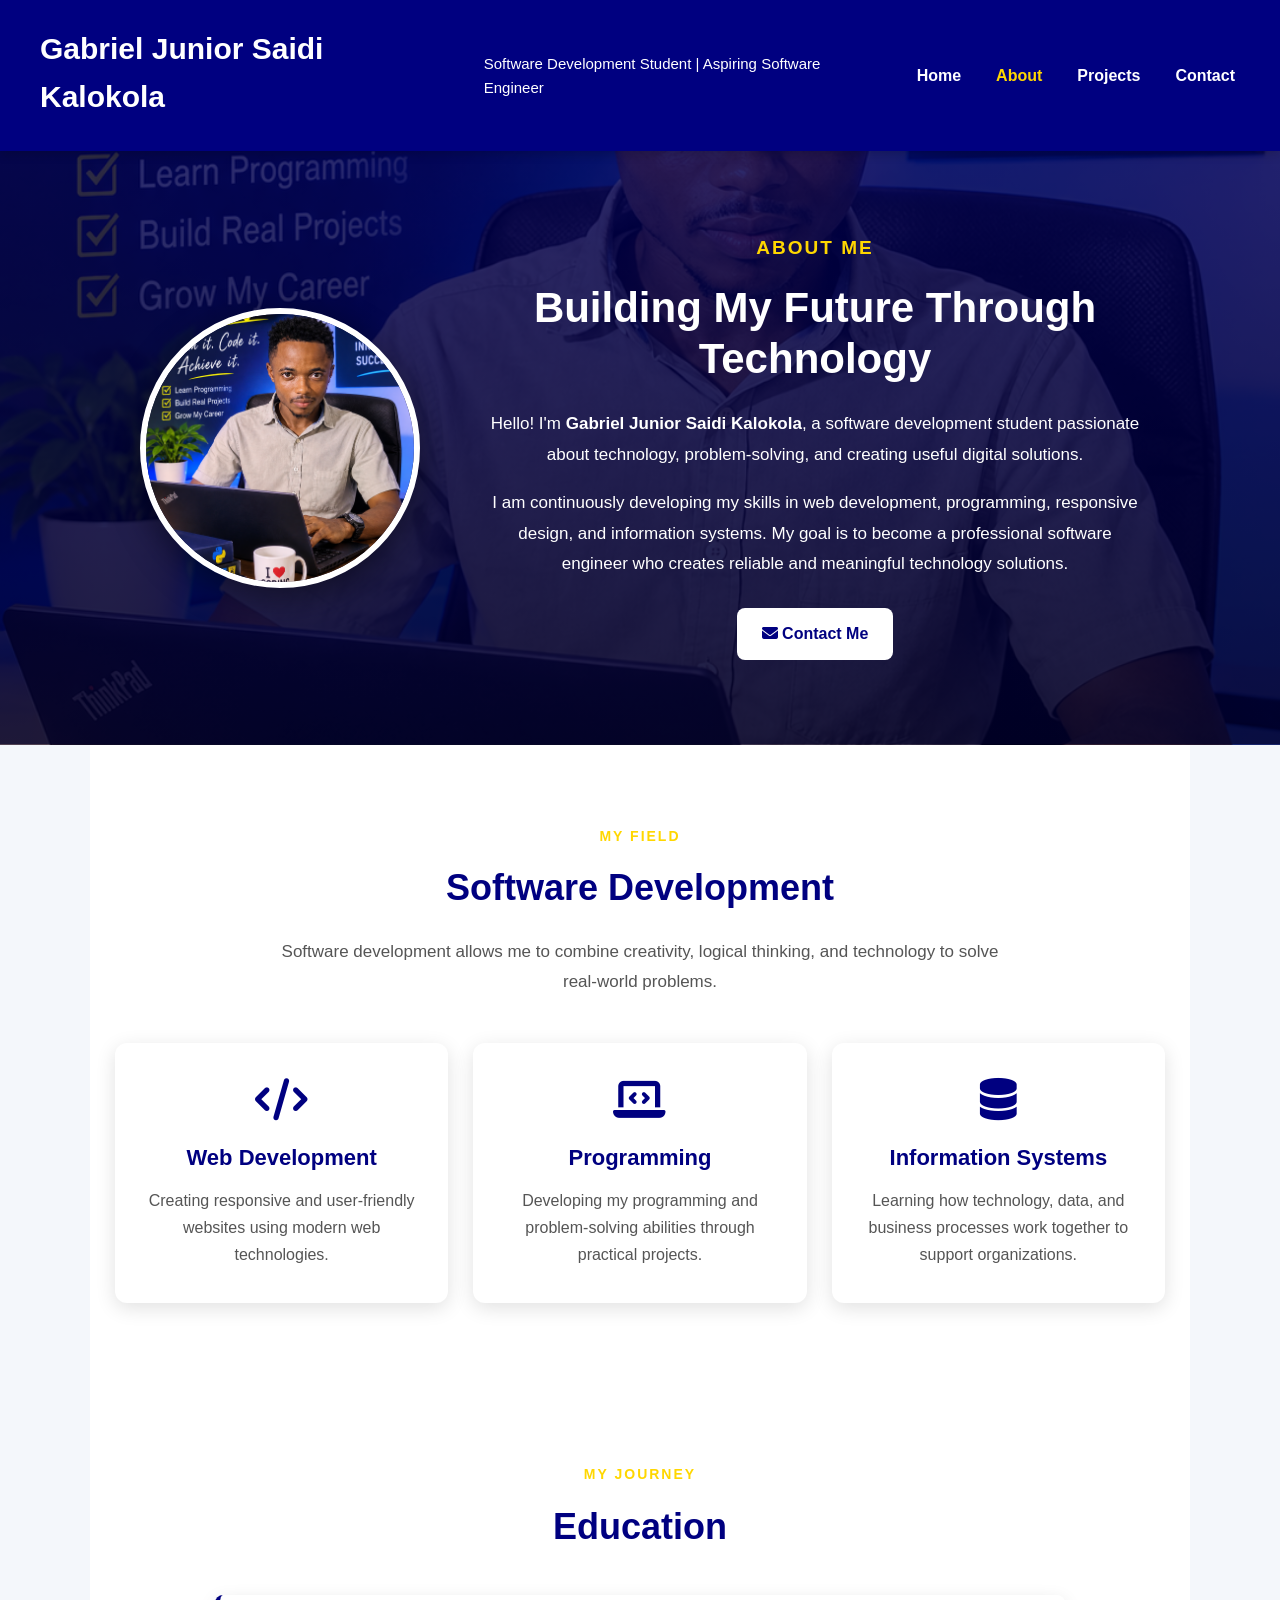
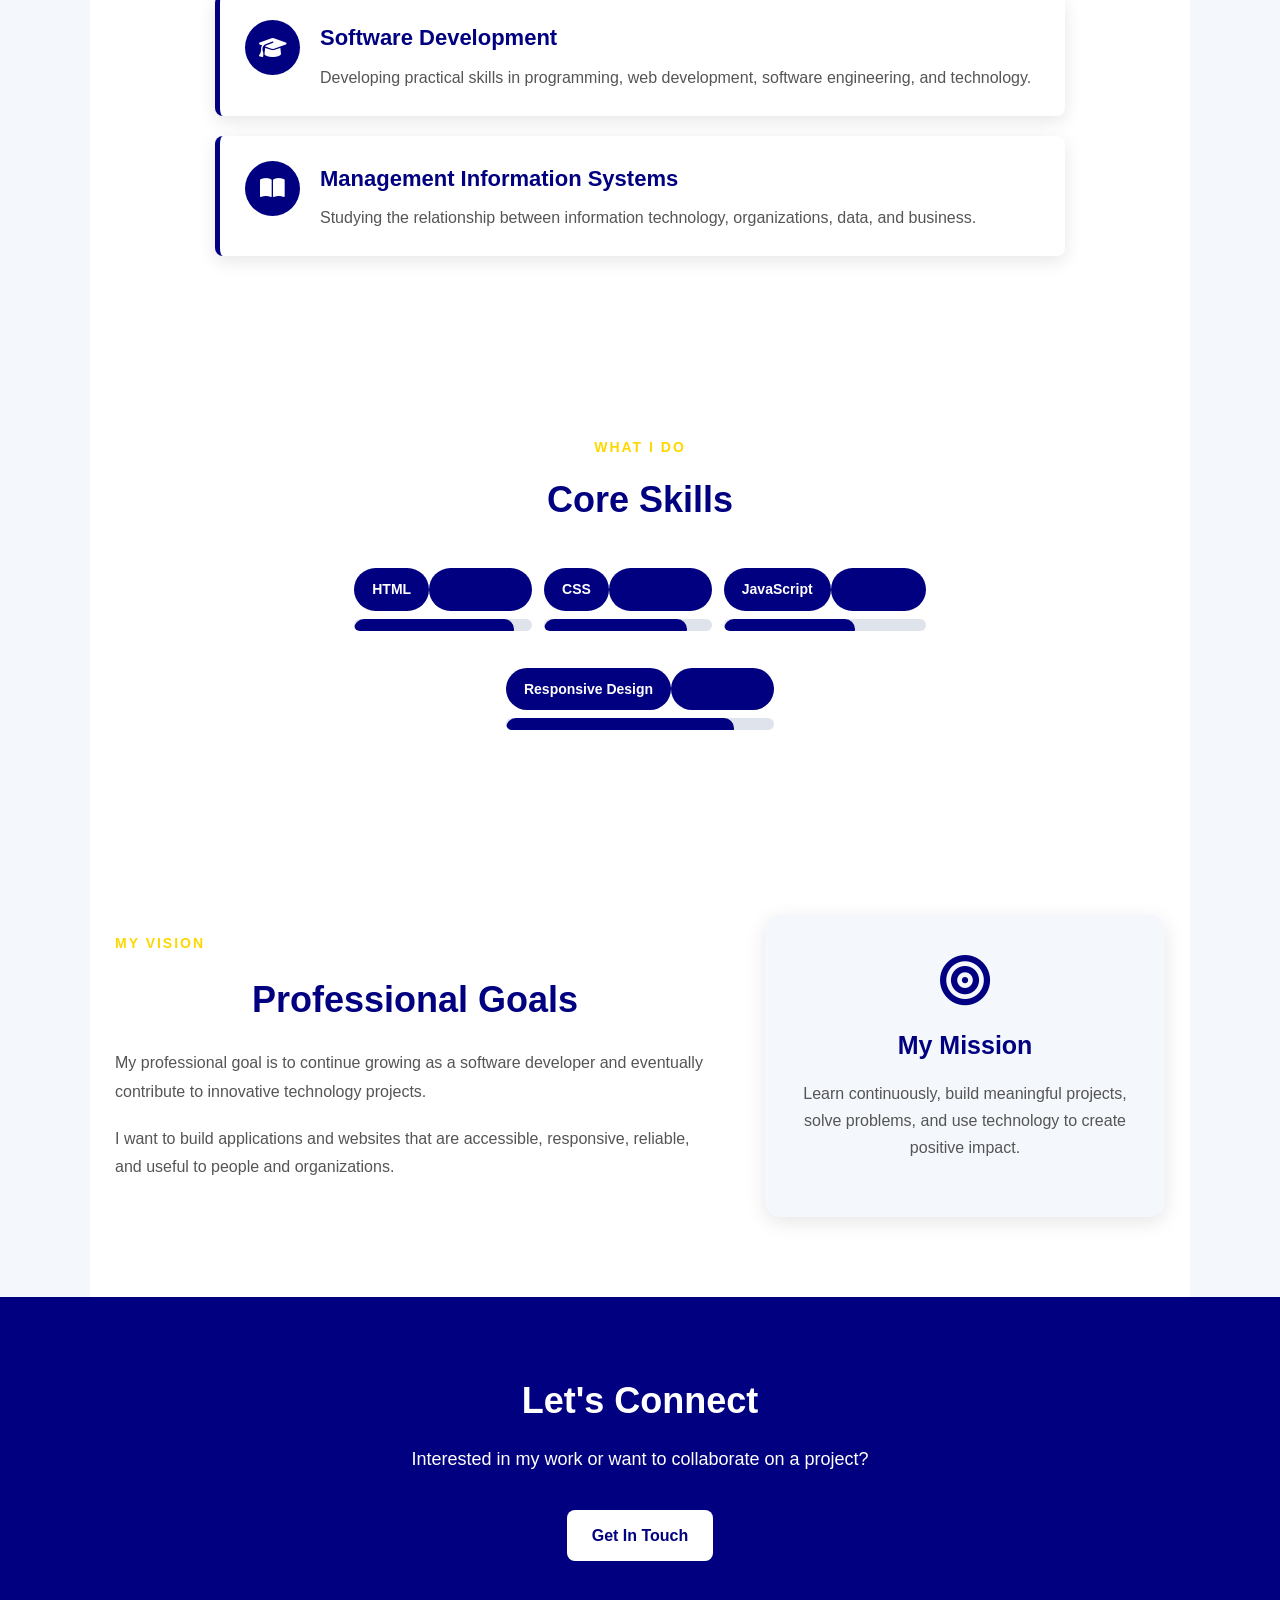
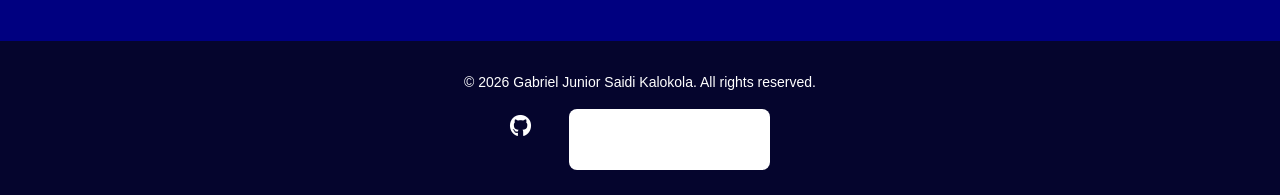
==== commit 6acde288: "Restore circular profile photo on About page" ====
--- a/about.html
+++ b/about.html
@@ -12,8 +12,7 @@
 
     <link rel="stylesheet" href="style.css">
 
-    <link rel="stylesheet"
-        href="https://cdnjs.cloudflare.com/ajax/libs/font-awesome/6.7.2/css/all.min.css">
+    <link rel="stylesheet" href="https://cdnjs.cloudflare.com/ajax/libs/font-awesome/6.7.2/css/all.min.css">
 </head>
 
 <body>
@@ -44,8 +43,7 @@
             <div class="container about-hero-content">
 
                 <div class="about-photo">
-                    <img src="myphoto.jpg"
-                        alt="Portrait of Gabriel Junior Saidi Kalokola">
+                    <img src="images/photo1.jpg" alt="Portrait of Gabriel Junior Saidi Kalokola">
                 </div>
 
                 <div class="about-intro">
@@ -306,19 +304,15 @@
 
             <div class="social-links">
 
-                <a href="https://github.com/jr2096095-hub"
-                    target="_blank"
-                    rel="noopener noreferrer"
+                <a href="https://github.com/jr2096095-hub" target="_blank" rel="noopener noreferrer"
                     aria-label="GitHub">
                     <i class="fa-brands fa-github"></i>
                 </a>
 
-                <a href="cv/Gabriel_Junior_Saidi_Kalokola_CV.pdf"
-   class="btn"
-   target="_blank">
-    <i class="fa-solid fa-file-pdf"></i>
-    View My CV
-</a>
+                <a href="cv/Gabriel_Junior_Saidi_Kalokola_CV.pdf" class="btn" target="_blank">
+                    <i class="fa-solid fa-file-pdf"></i>
+                    View My CV
+                </a>
 
             </div>
 
@@ -327,4 +321,4 @@
 
 </body>
 
-</html>+</html>
